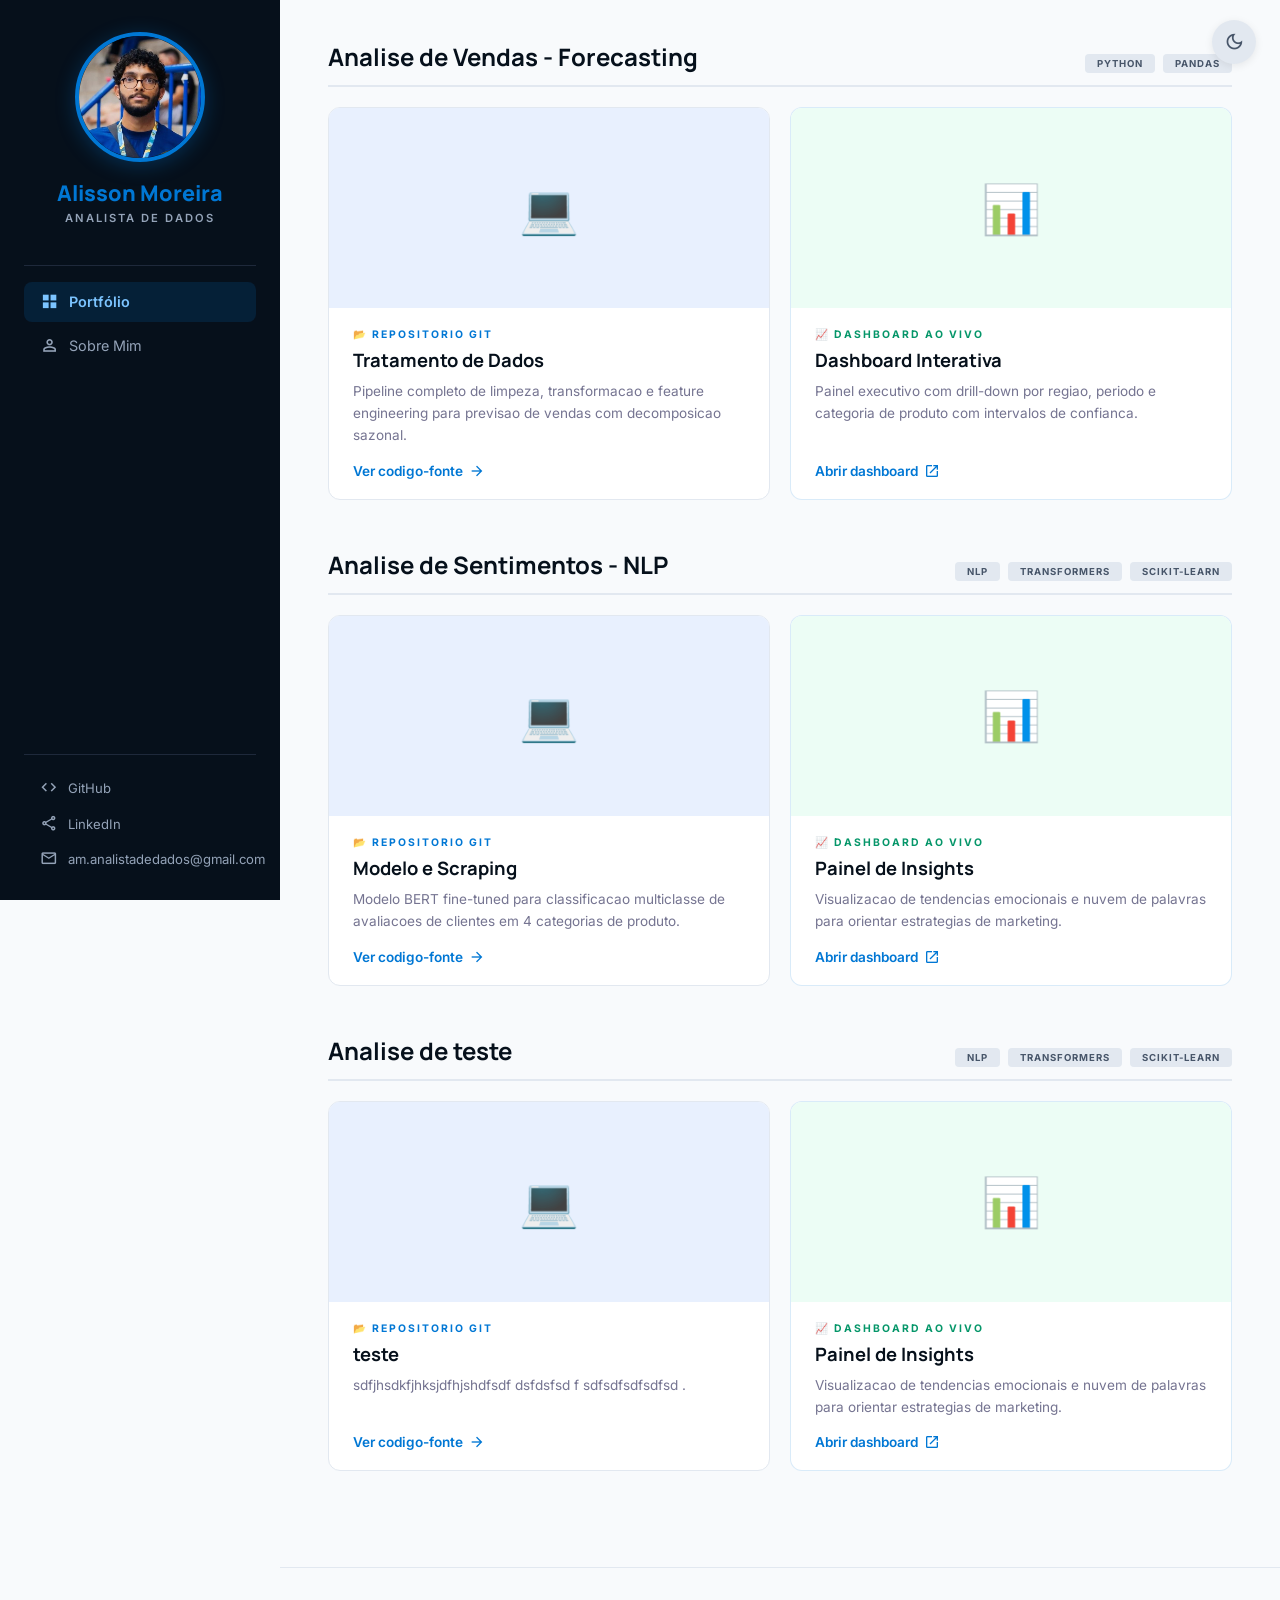
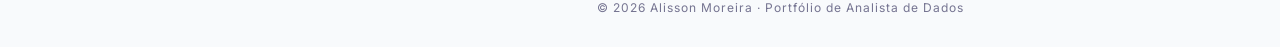
==== index.html @ 2b0bb172 "first commit" ====
<!DOCTYPE html>
<html class="light" lang="pt-BR">
<head>
    <meta charset="utf-8"/>
    <meta name="viewport" content="width=device-width, initial-scale=1.0"/>
    <title>Portfólio | Alisson Moreira - Analista de Dados</title>
    <link href="https://fonts.googleapis.com/css2?family=Manrope:wght@400;600;700;800&family=Inter:wght@300;400;500;600&display=swap" rel="stylesheet"/>
    <link href="https://fonts.googleapis.com/css2?family=Material+Symbols+Outlined:wght,FILL@100..700,0..1&display=swap" rel="stylesheet"/>
    <style>
        /* ========== RESET & BASE ========== */
        *, *::before, *::after { margin: 0; padding: 0; box-sizing: border-box; }
        html { scroll-behavior: smooth; }

        body {
            font-family: 'Inter', sans-serif;
            color: #2a3439;
            background-color: #F8FAFC;
            transition: background-color 0.4s, color 0.4s;
        }
        .dark body { background-color: #06101b; color: #e2e8f0; }

        .material-symbols-outlined {
            font-variation-settings: 'FILL' 0, 'wght' 400, 'GRAD' 0, 'opsz' 24;
        }

        /* ========== SIDEBAR ========== */
        aside {
            height: 100vh;
            width: 280px;
            position: fixed;
            left: 0; top: 0;
            background: #06101b;
            display: flex;
            flex-direction: column;
            padding: 2rem 1.5rem 1.5rem;
            z-index: 40;
            overflow-y: auto;
            transition: transform 0.3s;
        }

        /* -- Perfil -- */
        .sidebar-profile {
            display: flex;
            flex-direction: column;
            align-items: center;
            text-align: center;
            margin-bottom: 1.5rem;
        }
        .sidebar-photo {
            width: 130px; height: 130px;
            border-radius: 50%;
            object-fit: cover;
            border: 4px solid #0077D4;
            box-shadow: 0 4px 20px rgba(0,119,212,0.3);
            margin-bottom: 1rem;
        }
        .sidebar-name {
            font-family: 'Manrope', sans-serif;
            font-size: 1.35rem;
            font-weight: 800;
            color: #0077D4;
        }
        .sidebar-role {
            font-size: 0.7rem;
            font-weight: 600;
            color: #94a3b8;
            text-transform: uppercase;
            letter-spacing: 2px;
            margin-top: 0.25rem;
        }

        /* -- Sidebar nav -- */
        aside hr {
            border: none;
            border-top: 1px solid #1e293b;
            margin: 1rem 0;
        }
        .sidebar-nav { display: flex; flex-direction: column; gap: 4px; flex: 1; }
        .sidebar-nav a {
            color: #94a3b8;
            text-decoration: none;
            padding: 0.65rem 1rem;
            border-radius: 8px;
            display: flex;
            align-items: center;
            gap: 10px;
            font-size: 0.9rem;
            transition: all 0.2s;
        }
        .sidebar-nav a:hover { background: rgba(0,119,212,0.1); color: #e2e8f0; }
        .sidebar-nav a.active {
            background: rgba(0,119,212,0.15);
            color: #7cc4ff;
            font-weight: 600;
        }
        .sidebar-nav a .material-symbols-outlined { font-size: 1.2rem; }

        /* -- Sidebar bottom links -- */
        .sidebar-bottom {
            display: flex;
            flex-direction: column;
            gap: 2px;
            border-top: 1px solid #1e293b;
            padding-top: 1rem;
            margin-top: auto;
        }
        .sidebar-bottom a,
        .sidebar-bottom .copy-email-btn {
            color: #94a3b8;
            text-decoration: none;
            display: flex;
            align-items: center;
            gap: 10px;
            padding: 0.5rem 1rem;
            border-radius: 8px;
            font-size: 0.82rem;
            transition: all 0.2s;
            cursor: pointer;
            border: none;
            background: none;
            font-family: inherit;
            width: 100%;
            position: relative;
        }
        .sidebar-bottom a:hover,
        .sidebar-bottom .copy-email-btn:hover {
            color: #0077D4;
            background: rgba(0,119,212,0.08);
        }
        .sidebar-bottom .material-symbols-outlined { font-size: 1.1rem; }

        /* -- Copy badge -- */
        .copy-badge {
            position: absolute;
            top: -6px; right: 8px;
            background: #059669;
            color: #fff;
            font-size: 0.6rem;
            font-weight: 700;
            padding: 2px 8px;
            border-radius: 20px;
            opacity: 0;
            transform: translateY(4px);
            transition: all 0.3s;
            pointer-events: none;
        }
        .copy-badge.show {
            opacity: 1;
            transform: translateY(0);
        }

        /* ========== MAIN CONTENT ========== */
        main {
            margin-left: 280px;
            padding: 2.5rem 3rem 3rem;
            min-height: 100vh;
            transition: background-color 0.4s;
        }

        /* ========== PROJECT SECTION ========== */
        .project { margin-bottom: 3rem; }
        .project-header {
            display: flex;
            justify-content: space-between;
            align-items: flex-end;
            border-bottom: 2px solid #e2e8f0;
            padding-bottom: 0.75rem;
            margin-bottom: 1.25rem;
        }
        .dark .project-header { border-color: #1e293b; }

        .project-title {
            font-family: 'Manrope', sans-serif;
            font-size: 1.5rem;
            font-weight: 700;
            color: #06101b;
        }
        .dark .project-title { color: #f1f5f9; }

        .project-tags { display: flex; gap: 0.5rem; }
        .tag {
            background: #e2e8f0;
            color: #475569;
            padding: 4px 12px;
            border-radius: 4px;
            font-size: 0.6rem;
            font-weight: 700;
            text-transform: uppercase;
            letter-spacing: 1px;
        }
        .dark .tag { background: #1e293b; color: #94a3b8; }

        /* ========== CARD GRID ========== */
        .card-grid {
            display: grid;
            grid-template-columns: 1fr 1fr;
            gap: 1.25rem;
            align-items: stretch;
        }

        .card-wrapper {
            text-decoration: none;
            color: inherit;
            display: flex;
        }
        .card-wrapper:hover { text-decoration: none; }

        .card {
            background: #fff;
            border-radius: 12px;
            overflow: hidden;
            border: 1px solid #e2e8f0;
            transition: all 0.3s;
            display: flex;
            flex-direction: column;
            flex: 1;
        }
        .card:hover {
            box-shadow: 0 8px 30px rgba(0,0,0,0.08);
            transform: translateY(-4px);
        }
        .dark .card {
            background: #0f1d32;
            border-color: #1e293b;
        }
        .dark .card:hover {
            box-shadow: 0 8px 30px rgba(0,119,212,0.1);
        }
        .card.dash-card { border-color: rgba(0,119,212,0.15); }
        .dark .card.dash-card { border-color: rgba(0,119,212,0.25); }

        .card-preview {
            width: 100%; height: 200px;
            display: flex; align-items: center; justify-content: center;
            font-size: 3rem;
        }

        .card-body {
            padding: 1.25rem 1.5rem;
            flex: 1;
            display: flex;
            flex-direction: column;
        }
        .card-label {
            font-size: 0.65rem;
            font-weight: 700;
            letter-spacing: 2px;
            text-transform: uppercase;
            margin-bottom: 0.4rem;
        }
        .card-label.repo { color: #0077D4; }
        .card-label.dash { color: #059669; }

        .card-name {
            font-family: 'Manrope', sans-serif;
            font-size: 1.15rem;
            font-weight: 700;
            color: #06101b;
            margin-bottom: 0.5rem;
        }
        .dark .card-name { color: #f1f5f9; }

        .card-desc {
            font-size: 0.85rem;
            color: #757491;
            line-height: 1.6;
            flex: 1;
        }
        .dark .card-desc { color: #94a3b8; }

        .card-action {
            display: inline-flex;
            align-items: center;
            gap: 6px;
            color: #0077D4;
            font-size: 0.85rem;
            font-weight: 600;
            margin-top: 1rem;
            text-decoration: none;
        }
        .card-action .material-symbols-outlined {
            font-size: 1rem;
            transition: transform 0.2s;
        }
        .card-wrapper:hover .card-action .material-symbols-outlined {
            transform: translateX(4px);
        }

        /* ========== FOOTER ========== */
        footer {
            margin-left: 280px;
            text-align: center;
            padding: 2rem 0;
            border-top: 1px solid #e2e8f0;
            color: #757491;
            font-size: 0.75rem;
            letter-spacing: 1px;
        }
        .dark footer { border-color: #1e293b; color: #64748b; }

        /* ========== THEME TOGGLE (top-right) ========== */
        .theme-toggle {
            position: fixed;
            top: 1.25rem; right: 1.5rem;
            z-index: 50;
            background: #e2e8f0;
            border: none;
            width: 44px; height: 44px;
            border-radius: 50%;
            cursor: pointer;
            display: flex;
            align-items: center;
            justify-content: center;
            transition: background 0.3s;
            box-shadow: 0 2px 8px rgba(0,0,0,0.08);
        }
        .dark .theme-toggle { background: #1e293b; }
        .theme-toggle .material-symbols-outlined { color: #475569; font-size: 1.3rem; }
        .dark .theme-toggle .material-symbols-outlined { color: #94a3b8; }

        .theme-toggle .icon-light { display: none; }
        .dark .theme-toggle .icon-dark { display: none; }
        .dark .theme-toggle .icon-light { display: block; }

        /* ========== MOBILE HAMBURGER ========== */
        .hamburger {
            display: none;
            position: fixed;
            top: 1.25rem; left: 1rem;
            z-index: 60;
            background: #0077D4;
            border: none;
            width: 44px; height: 44px;
            border-radius: 10px;
            cursor: pointer;
            align-items: center;
            justify-content: center;
            box-shadow: 0 2px 8px rgba(0,0,0,0.15);
        }
        .hamburger .material-symbols-outlined { color: #fff; font-size: 1.5rem; }

        .sidebar-overlay {
            display: none;
            position: fixed;
            inset: 0;
            background: rgba(0,0,0,0.5);
            z-index: 35;
        }

        /* ========== RESPONSIVE ========== */
        @media (max-width: 900px) {
            .card-grid { grid-template-columns: 1fr; }
        }
        @media (max-width: 768px) {
            aside { transform: translateX(-100%); }
            aside.open { transform: translateX(0); }
            .sidebar-overlay.open { display: block; }
            .hamburger { display: flex; }
            main { margin-left: 0; padding: 4.5rem 1.25rem 2rem; }
            footer { margin-left: 0; }
        }
    </style>
</head>
<body>
    <!-- Theme Toggle -->
    <button class="theme-toggle" id="theme-toggle" aria-label="Alternar tema">
        <span class="material-symbols-outlined icon-dark">dark_mode</span>
        <span class="material-symbols-outlined icon-light">light_mode</span>
    </button>

    <!-- Mobile Hamburger -->
    <button class="hamburger" id="hamburger">
        <span class="material-symbols-outlined">menu</span>
    </button>
    <div class="sidebar-overlay" id="sidebar-overlay"></div>

    <!-- Sidebar -->
    <aside id="sidebar">
        <div class="sidebar-profile">
            <img class="sidebar-photo" src="alisson.jpeg" alt="Alisson Moreira"/>
            <h1 class="sidebar-name">Alisson Moreira</h1>
            <p class="sidebar-role">Analista de Dados</p>
        </div>

        <hr/>

        <nav class="sidebar-nav">
            <a href="index.html" class="active">
                <span class="material-symbols-outlined" style="font-variation-settings:'FILL' 1;">grid_view</span>
                Portfólio
            </a>
            <a href="sobre.html">
                <span class="material-symbols-outlined">person</span>
                Sobre Mim
            </a>
        </nav>

        <div class="sidebar-bottom">
            <a href="https://github.com/alisson002" target="_blank">
                <span class="material-symbols-outlined">code</span>
                GitHub
            </a>
            <a href="https://linkedin.com/in/seu-perfil" target="_blank">
                <span class="material-symbols-outlined">share</span>
                LinkedIn
            </a>
            <button class="copy-email-btn" id="copy-email" type="button">
                <span class="material-symbols-outlined">mail</span>
                am.analistadedados@gmail.com
                <span class="copy-badge" id="copy-badge">Copiado!</span>
            </button>
        </div>
    </aside>

    <!-- Main Content -->
    <main>
        <!-- ===== Projeto 1 ===== -->
        <div class="project">
            <div class="project-header">
                <h3 class="project-title">Analise de Vendas - Forecasting</h3>
                <div class="project-tags">
                    <span class="tag">Python</span>
                    <span class="tag">Pandas</span>
                </div>
            </div>
            <div class="card-grid">
                <a class="card-wrapper" href="https://github.com/seu-usuario/projeto-vendas" target="_blank">
                    <div class="card">
                        <div class="card-preview" style="background:#e8f0fe;">💻</div>
                        <div class="card-body">
                            <div class="card-label repo">📂 Repositorio Git</div>
                            <div class="card-name">Tratamento de Dados</div>
                            <p class="card-desc">Pipeline completo de limpeza, transformacao e feature engineering para previsao de vendas com decomposicao sazonal.</p>
                            <span class="card-action">Ver codigo-fonte <span class="material-symbols-outlined">arrow_forward</span></span>
                        </div>
                    </div>
                </a>
                <a class="card-wrapper" href="https://seu-app.streamlit.app" target="_blank">
                    <div class="card dash-card">
                        <div class="card-preview" style="background:#ecfdf5;">📊</div>
                        <div class="card-body">
                            <div class="card-label dash">📈 Dashboard ao Vivo</div>
                            <div class="card-name">Dashboard Interativa</div>
                            <p class="card-desc">Painel executivo com drill-down por regiao, periodo e categoria de produto com intervalos de confianca.</p>
                            <span class="card-action">Abrir dashboard <span class="material-symbols-outlined">open_in_new</span></span>
                        </div>
                    </div>
                </a>
            </div>
        </div>

        <!-- ===== Projeto 2 ===== -->
        <div class="project">
            <div class="project-header">
                <h3 class="project-title">Analise de Sentimentos - NLP</h3>
                <div class="project-tags">
                    <span class="tag">NLP</span>
                    <span class="tag">Transformers</span>
                    <span class="tag">Scikit-learn</span>
                </div>
            </div>
            <div class="card-grid">
                <a class="card-wrapper" href="https://github.com/seu-usuario/projeto-sentimentos" target="_blank">
                    <div class="card">
                        <div class="card-preview" style="background:#e8f0fe;">💻</div>
                        <div class="card-body">
                            <div class="card-label repo">📂 Repositorio Git</div>
                            <div class="card-name">Modelo e Scraping</div>
                            <p class="card-desc">Modelo BERT fine-tuned para classificacao multiclasse de avaliacoes de clientes em 4 categorias de produto.</p>
                            <span class="card-action">Ver codigo-fonte <span class="material-symbols-outlined">arrow_forward</span></span>
                        </div>
                    </div>
                </a>
                <a class="card-wrapper" href="https://seu-app-sentimentos.streamlit.app" target="_blank">
                    <div class="card dash-card">
                        <div class="card-preview" style="background:#ecfdf5;">📊</div>
                        <div class="card-body">
                            <div class="card-label dash">📈 Dashboard ao Vivo</div>
                            <div class="card-name">Painel de Insights</div>
                            <p class="card-desc">Visualizacao de tendencias emocionais e nuvem de palavras para orientar estrategias de marketing.</p>
                            <span class="card-action">Abrir dashboard <span class="material-symbols-outlined">open_in_new</span></span>
                        </div>
                    </div>
                </a>
            </div>
        </div>

        <!-- ===== Projeto 3 ===== -->
        <div class="project">
            <div class="project-header">
                <h3 class="project-title">Analise de teste</h3>
                <div class="project-tags">
                    <span class="tag">NLP</span>
                    <span class="tag">Transformers</span>
                    <span class="tag">Scikit-learn</span>
                </div>
            </div>
            <div class="card-grid">
                <a class="card-wrapper" href="https://github.com/seu-usuario/projeto-sentimentos" target="_blank">
                    <div class="card">
                        <div class="card-preview" style="background:#e8f0fe;">💻</div>
                        <div class="card-body">
                            <div class="card-label repo">📂 Repositorio Git</div>
                            <div class="card-name">teste</div>
                            <p class="card-desc">sdfjhsdkfjhksjdfhjshdfsdf dsfdsfsd f sdfsdfsdfsdfsd .</p>
                            <span class="card-action">Ver codigo-fonte <span class="material-symbols-outlined">arrow_forward</span></span>
                        </div>
                    </div>
                </a>
                <a class="card-wrapper" href="https://seu-app-sentimentos.streamlit.app" target="_blank">
                    <div class="card dash-card">
                        <div class="card-preview" style="background:#ecfdf5;">📊</div>
                        <div class="card-body">
                            <div class="card-label dash">📈 Dashboard ao Vivo</div>
                            <div class="card-name">Painel de Insights</div>
                            <p class="card-desc">Visualizacao de tendencias emocionais e nuvem de palavras para orientar estrategias de marketing.</p>
                            <span class="card-action">Abrir dashboard <span class="material-symbols-outlined">open_in_new</span></span>
                        </div>
                    </div>
                </a>
            </div>
        </div>
    </main>

    <!-- Footer -->
    <footer>
        &copy; 2026 Alisson Moreira &middot; Portfólio de Analista de Dados
    </footer>

    <script>
        /* ===== TEMA CLARO / ESCURO ===== */
        const html = document.documentElement;
        const toggle = document.getElementById('theme-toggle');

        if (localStorage.getItem('theme') === 'dark') {
            html.classList.replace('light', 'dark');
        }

        toggle.addEventListener('click', () => {
            html.classList.toggle('dark');
            html.classList.toggle('light');
            localStorage.setItem('theme', html.classList.contains('dark') ? 'dark' : 'light');
        });

        /* ===== COPIAR E-MAIL ===== */
        document.getElementById('copy-email').addEventListener('click', () => {
            const email = 'am.analistadedados@gmail.com';
            navigator.clipboard.writeText(email).catch(() => {
                const ta = document.createElement('textarea');
                ta.value = email;
                ta.style.position = 'fixed';
                ta.style.left = '-9999px';
                document.body.appendChild(ta);
                ta.select();
                document.execCommand('copy');
                document.body.removeChild(ta);
            });
            const badge = document.getElementById('copy-badge');
            badge.classList.add('show');
            setTimeout(() => badge.classList.remove('show'), 2000);
        });

        /* ===== MOBILE SIDEBAR ===== */
        const hamburger = document.getElementById('hamburger');
        const sidebar = document.getElementById('sidebar');
        const overlay = document.getElementById('sidebar-overlay');

        hamburger.addEventListener('click', () => {
            sidebar.classList.toggle('open');
            overlay.classList.toggle('open');
        });
        overlay.addEventListener('click', () => {
            sidebar.classList.remove('open');
            overlay.classList.remove('open');
        });
    </script>
</body>
</html>
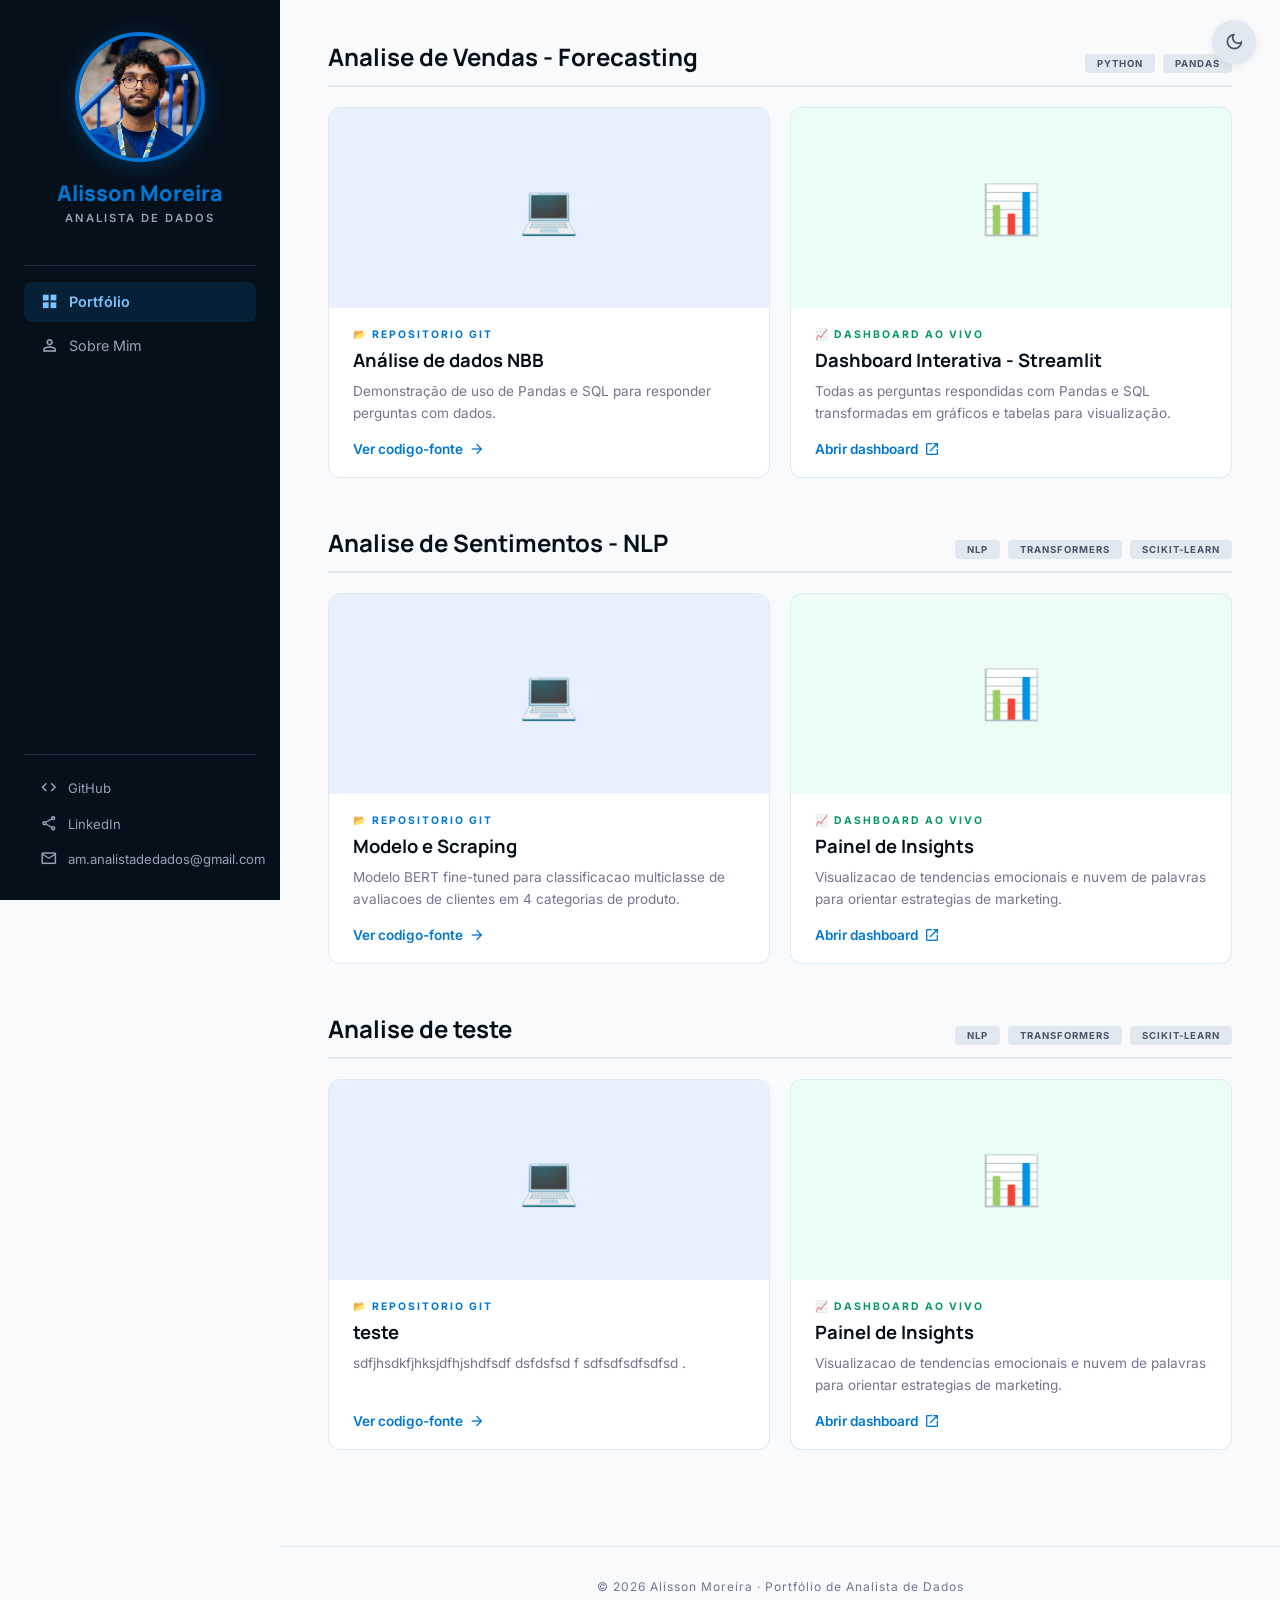
==== commit 6f87e436: "att links nbb" ====
--- a/index.html
+++ b/index.html
@@ -424,24 +424,24 @@
                 </div>
             </div>
             <div class="card-grid">
-                <a class="card-wrapper" href="https://github.com/seu-usuario/projeto-vendas" target="_blank">
+                <a class="card-wrapper" href="https://github.com/alisson002/analise_NBB" target="_blank">
                     <div class="card">
                         <div class="card-preview" style="background:#e8f0fe;">💻</div>
                         <div class="card-body">
                             <div class="card-label repo">📂 Repositorio Git</div>
-                            <div class="card-name">Tratamento de Dados</div>
-                            <p class="card-desc">Pipeline completo de limpeza, transformacao e feature engineering para previsao de vendas com decomposicao sazonal.</p>
+                            <div class="card-name">Análise de dados NBB</div>
+                            <p class="card-desc">Demonstração de uso de Pandas e SQL para responder perguntas com dados.</p>
                             <span class="card-action">Ver codigo-fonte <span class="material-symbols-outlined">arrow_forward</span></span>
                         </div>
                     </div>
                 </a>
-                <a class="card-wrapper" href="https://seu-app.streamlit.app" target="_blank">
+                <a class="card-wrapper" href="https://dados-dash-nbb.streamlit.app" target="_blank">
                     <div class="card dash-card">
                         <div class="card-preview" style="background:#ecfdf5;">📊</div>
                         <div class="card-body">
                             <div class="card-label dash">📈 Dashboard ao Vivo</div>
-                            <div class="card-name">Dashboard Interativa</div>
-                            <p class="card-desc">Painel executivo com drill-down por regiao, periodo e categoria de produto com intervalos de confianca.</p>
+                            <div class="card-name">Dashboard Interativa - Streamlit</div>
+                            <p class="card-desc">Todas as perguntas respondidas com Pandas e SQL transformadas em gráficos e tabelas para visualização.</p>
                             <span class="card-action">Abrir dashboard <span class="material-symbols-outlined">open_in_new</span></span>
                         </div>
                     </div>
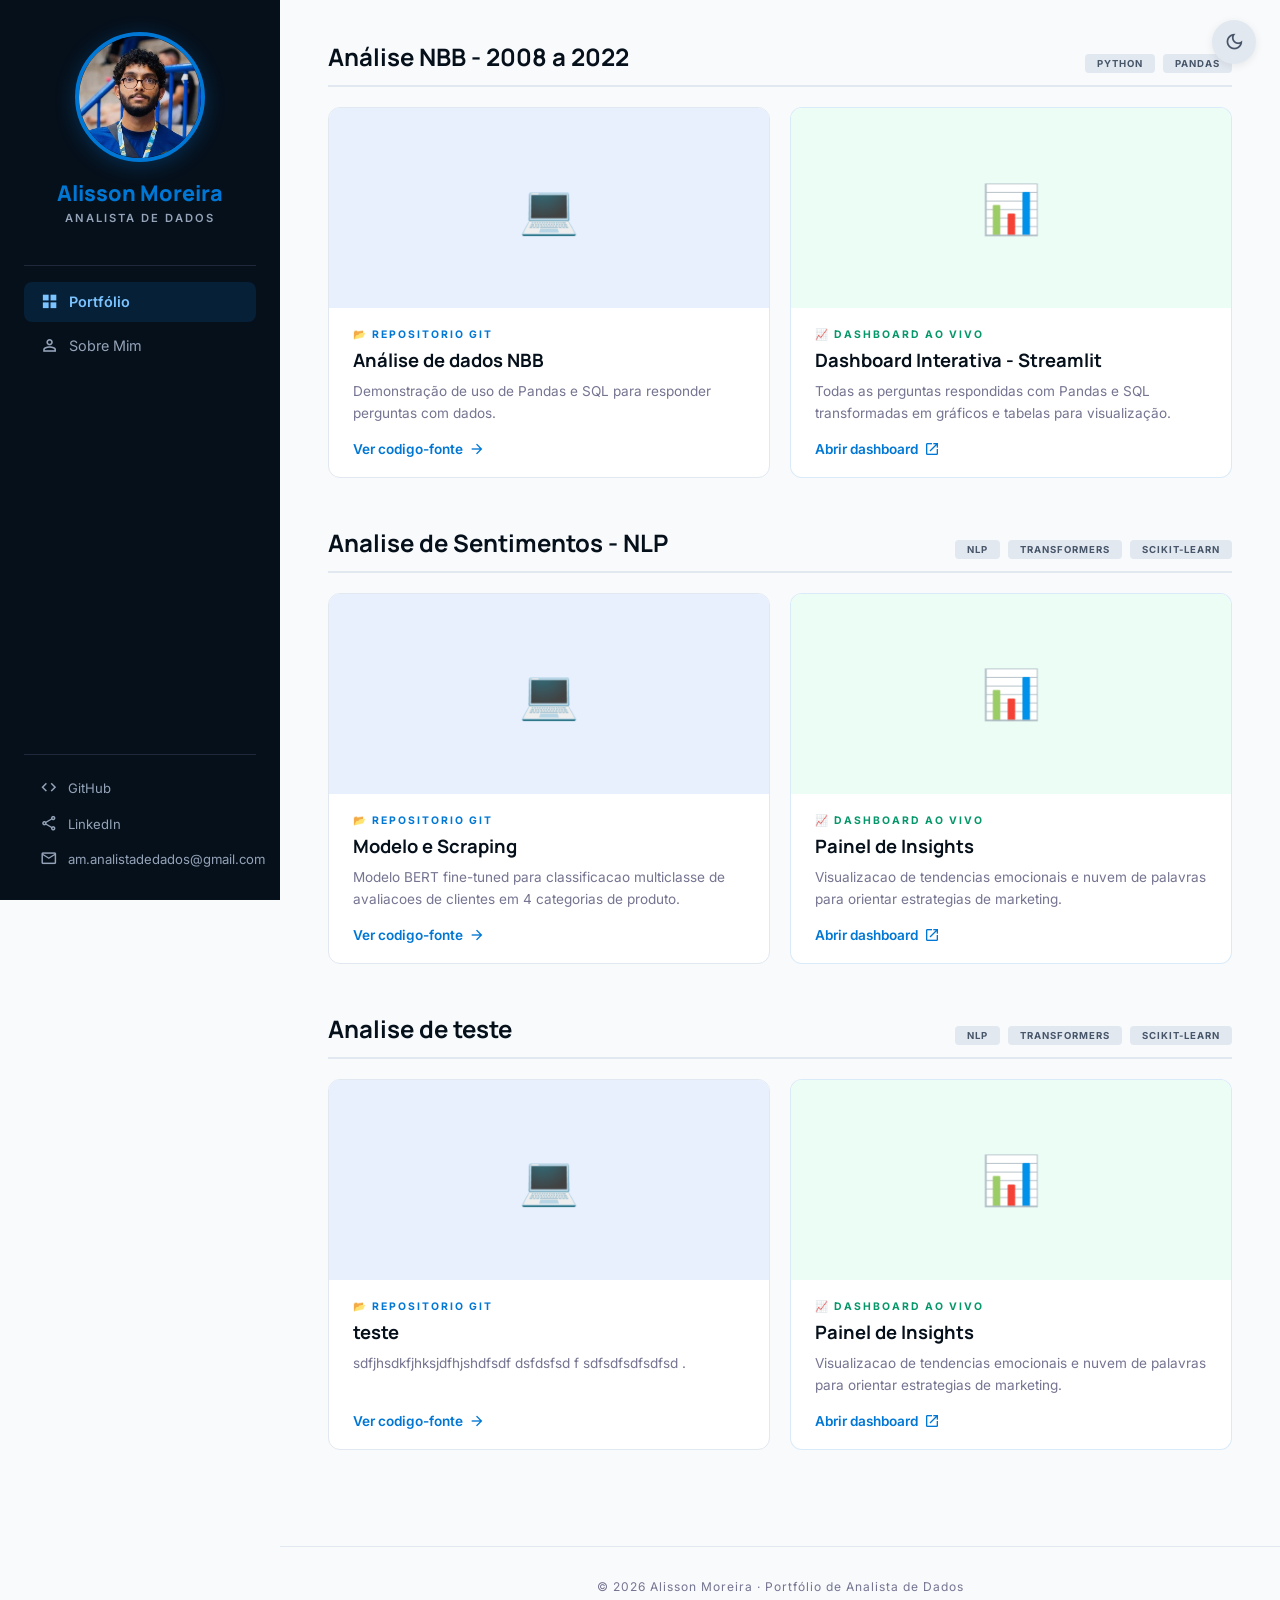
==== commit 82070a57: "att titulo 1 projeto" ====
--- a/index.html
+++ b/index.html
@@ -417,7 +417,7 @@
         <!-- ===== Projeto 1 ===== -->
         <div class="project">
             <div class="project-header">
-                <h3 class="project-title">Analise de Vendas - Forecasting</h3>
+                <h3 class="project-title">Análise NBB - 2008 a 2022</h3>
                 <div class="project-tags">
                     <span class="tag">Python</span>
                     <span class="tag">Pandas</span>
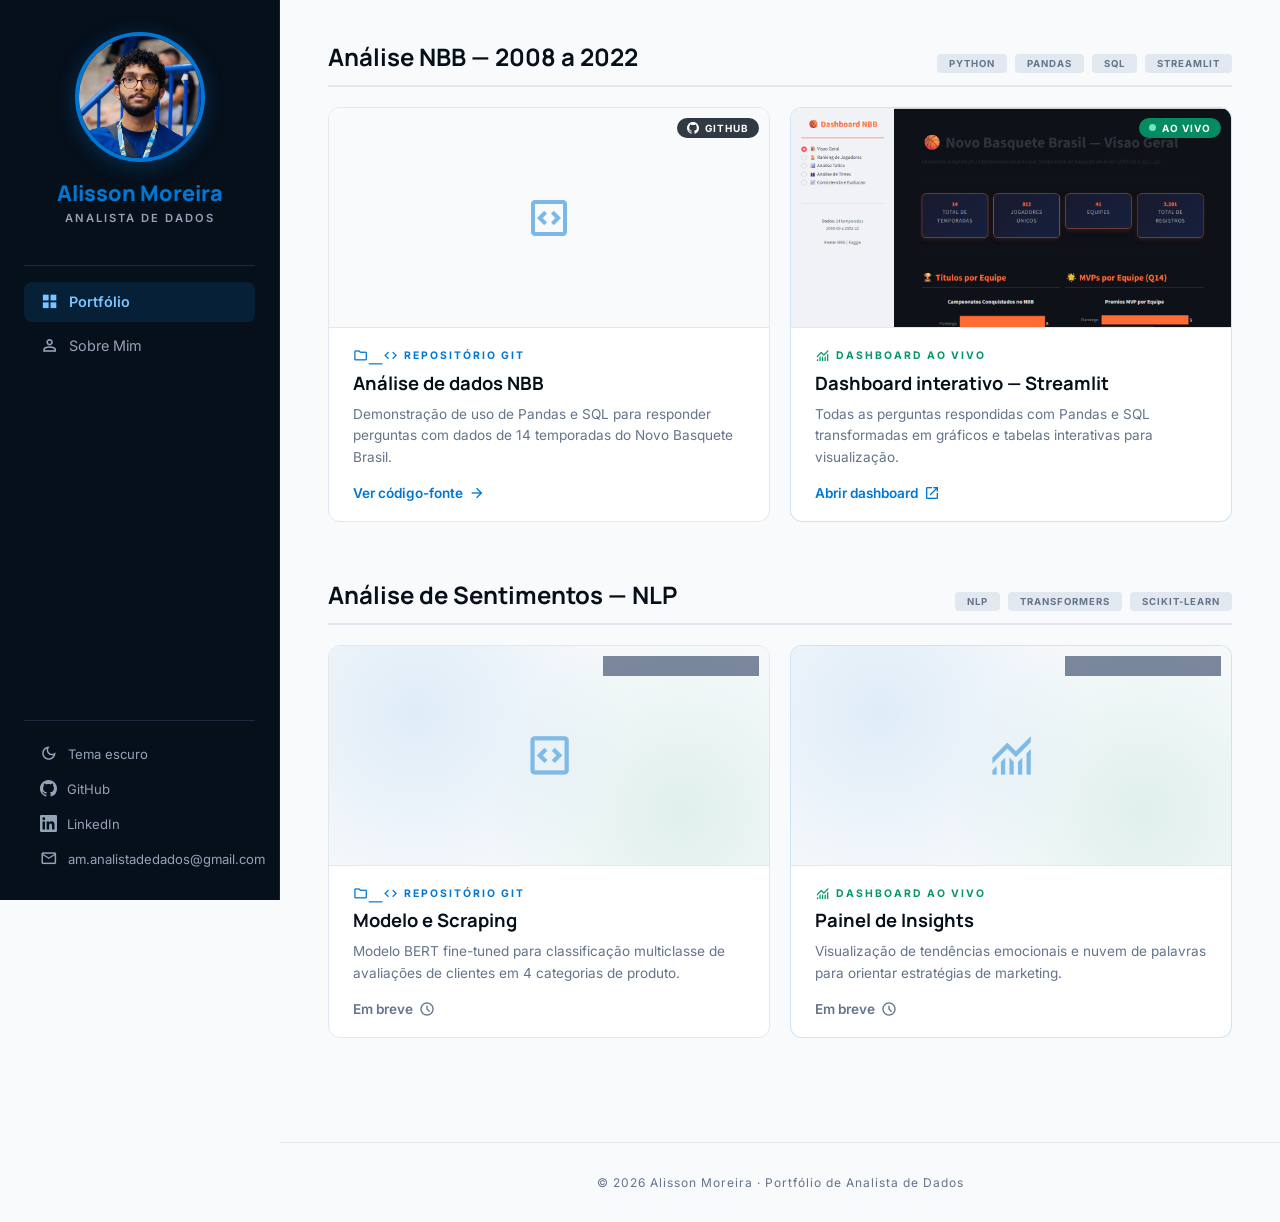
==== commit 3f6a4912: "att" ====
--- a/index.html
+++ b/index.html
@@ -4,455 +4,137 @@
     <meta charset="utf-8"/>
     <meta name="viewport" content="width=device-width, initial-scale=1.0"/>
     <title>Portfólio | Alisson Moreira - Analista de Dados</title>
+    <meta name="description" content="Portfólio de Alisson Moreira, analista de dados: projetos em Python, Pandas e SQL com dashboards interativos em Streamlit."/>
+    <meta property="og:title" content="Alisson Moreira — Analista de Dados"/>
+    <meta property="og:description" content="Projetos de análise de dados com Python, Pandas, SQL e dashboards interativos."/>
+    <meta property="og:image" content="https://alisson002.github.io/portifolio/alisson.jpeg"/>
+    <meta property="og:url" content="https://alisson002.github.io/portifolio/"/>
+    <meta property="og:type" content="website"/>
+    <link rel="icon" href="data:image/svg+xml,<svg xmlns=%22http://www.w3.org/2000/svg%22 viewBox=%220 0 100 100%22><text y=%22.9em%22 font-size=%2290%22>📊</text></svg>"/>
+    <script>
+        // Aplica o tema salvo antes da primeira pintura (evita "flash")
+        try {
+            if (localStorage.getItem('theme') === 'dark') {
+                document.documentElement.classList.replace('light', 'dark');
+            }
+        } catch (e) { /* localStorage indisponível (modo privado etc.) */ }
+    </script>
+    <link rel="preconnect" href="https://fonts.googleapis.com"/>
+    <link rel="preconnect" href="https://fonts.gstatic.com" crossorigin/>
     <link href="https://fonts.googleapis.com/css2?family=Manrope:wght@400;600;700;800&family=Inter:wght@300;400;500;600&display=swap" rel="stylesheet"/>
     <link href="https://fonts.googleapis.com/css2?family=Material+Symbols+Outlined:wght,FILL@100..700,0..1&display=swap" rel="stylesheet"/>
-    <style>
-        /* ========== RESET & BASE ========== */
-        *, *::before, *::after { margin: 0; padding: 0; box-sizing: border-box; }
-        html { scroll-behavior: smooth; }
-
-        body {
-            font-family: 'Inter', sans-serif;
-            color: #2a3439;
-            background-color: #F8FAFC;
-            transition: background-color 0.4s, color 0.4s;
-        }
-        .dark body { background-color: #06101b; color: #e2e8f0; }
-
-        .material-symbols-outlined {
-            font-variation-settings: 'FILL' 0, 'wght' 400, 'GRAD' 0, 'opsz' 24;
-        }
-
-        /* ========== SIDEBAR ========== */
-        aside {
-            height: 100vh;
-            width: 280px;
-            position: fixed;
-            left: 0; top: 0;
-            background: #06101b;
-            display: flex;
-            flex-direction: column;
-            padding: 2rem 1.5rem 1.5rem;
-            z-index: 40;
-            overflow-y: auto;
-            transition: transform 0.3s;
-        }
-
-        /* -- Perfil -- */
-        .sidebar-profile {
-            display: flex;
-            flex-direction: column;
-            align-items: center;
-            text-align: center;
-            margin-bottom: 1.5rem;
-        }
-        .sidebar-photo {
-            width: 130px; height: 130px;
-            border-radius: 50%;
-            object-fit: cover;
-            border: 4px solid #0077D4;
-            box-shadow: 0 4px 20px rgba(0,119,212,0.3);
-            margin-bottom: 1rem;
-        }
-        .sidebar-name {
-            font-family: 'Manrope', sans-serif;
-            font-size: 1.35rem;
-            font-weight: 800;
-            color: #0077D4;
-        }
-        .sidebar-role {
-            font-size: 0.7rem;
-            font-weight: 600;
-            color: #94a3b8;
-            text-transform: uppercase;
-            letter-spacing: 2px;
-            margin-top: 0.25rem;
-        }
-
-        /* -- Sidebar nav -- */
-        aside hr {
-            border: none;
-            border-top: 1px solid #1e293b;
-            margin: 1rem 0;
-        }
-        .sidebar-nav { display: flex; flex-direction: column; gap: 4px; flex: 1; }
-        .sidebar-nav a {
-            color: #94a3b8;
-            text-decoration: none;
-            padding: 0.65rem 1rem;
-            border-radius: 8px;
-            display: flex;
-            align-items: center;
-            gap: 10px;
-            font-size: 0.9rem;
-            transition: all 0.2s;
-        }
-        .sidebar-nav a:hover { background: rgba(0,119,212,0.1); color: #e2e8f0; }
-        .sidebar-nav a.active {
-            background: rgba(0,119,212,0.15);
-            color: #7cc4ff;
-            font-weight: 600;
-        }
-        .sidebar-nav a .material-symbols-outlined { font-size: 1.2rem; }
-
-        /* -- Sidebar bottom links -- */
-        .sidebar-bottom {
-            display: flex;
-            flex-direction: column;
-            gap: 2px;
-            border-top: 1px solid #1e293b;
-            padding-top: 1rem;
-            margin-top: auto;
-        }
-        .sidebar-bottom a,
-        .sidebar-bottom .copy-email-btn {
-            color: #94a3b8;
-            text-decoration: none;
-            display: flex;
-            align-items: center;
-            gap: 10px;
-            padding: 0.5rem 1rem;
-            border-radius: 8px;
-            font-size: 0.82rem;
-            transition: all 0.2s;
-            cursor: pointer;
-            border: none;
-            background: none;
-            font-family: inherit;
-            width: 100%;
-            position: relative;
-        }
-        .sidebar-bottom a:hover,
-        .sidebar-bottom .copy-email-btn:hover {
-            color: #0077D4;
-            background: rgba(0,119,212,0.08);
-        }
-        .sidebar-bottom .material-symbols-outlined { font-size: 1.1rem; }
-
-        /* -- Copy badge -- */
-        .copy-badge {
-            position: absolute;
-            top: -6px; right: 8px;
-            background: #059669;
-            color: #fff;
-            font-size: 0.6rem;
-            font-weight: 700;
-            padding: 2px 8px;
-            border-radius: 20px;
-            opacity: 0;
-            transform: translateY(4px);
-            transition: all 0.3s;
-            pointer-events: none;
-        }
-        .copy-badge.show {
-            opacity: 1;
-            transform: translateY(0);
-        }
-
-        /* ========== MAIN CONTENT ========== */
-        main {
-            margin-left: 280px;
-            padding: 2.5rem 3rem 3rem;
-            min-height: 100vh;
-            transition: background-color 0.4s;
-        }
-
-        /* ========== PROJECT SECTION ========== */
-        .project { margin-bottom: 3rem; }
-        .project-header {
-            display: flex;
-            justify-content: space-between;
-            align-items: flex-end;
-            border-bottom: 2px solid #e2e8f0;
-            padding-bottom: 0.75rem;
-            margin-bottom: 1.25rem;
-        }
-        .dark .project-header { border-color: #1e293b; }
-
-        .project-title {
-            font-family: 'Manrope', sans-serif;
-            font-size: 1.5rem;
-            font-weight: 700;
-            color: #06101b;
-        }
-        .dark .project-title { color: #f1f5f9; }
-
-        .project-tags { display: flex; gap: 0.5rem; }
-        .tag {
-            background: #e2e8f0;
-            color: #475569;
-            padding: 4px 12px;
-            border-radius: 4px;
-            font-size: 0.6rem;
-            font-weight: 700;
-            text-transform: uppercase;
-            letter-spacing: 1px;
-        }
-        .dark .tag { background: #1e293b; color: #94a3b8; }
-
-        /* ========== CARD GRID ========== */
-        .card-grid {
-            display: grid;
-            grid-template-columns: 1fr 1fr;
-            gap: 1.25rem;
-            align-items: stretch;
-        }
-
-        .card-wrapper {
-            text-decoration: none;
-            color: inherit;
-            display: flex;
-        }
-        .card-wrapper:hover { text-decoration: none; }
-
-        .card {
-            background: #fff;
-            border-radius: 12px;
-            overflow: hidden;
-            border: 1px solid #e2e8f0;
-            transition: all 0.3s;
-            display: flex;
-            flex-direction: column;
-            flex: 1;
-        }
-        .card:hover {
-            box-shadow: 0 8px 30px rgba(0,0,0,0.08);
-            transform: translateY(-4px);
-        }
-        .dark .card {
-            background: #0f1d32;
-            border-color: #1e293b;
-        }
-        .dark .card:hover {
-            box-shadow: 0 8px 30px rgba(0,119,212,0.1);
-        }
-        .card.dash-card { border-color: rgba(0,119,212,0.15); }
-        .dark .card.dash-card { border-color: rgba(0,119,212,0.25); }
-
-        .card-preview {
-            width: 100%; height: 200px;
-            display: flex; align-items: center; justify-content: center;
-            font-size: 3rem;
-        }
-
-        .card-body {
-            padding: 1.25rem 1.5rem;
-            flex: 1;
-            display: flex;
-            flex-direction: column;
-        }
-        .card-label {
-            font-size: 0.65rem;
-            font-weight: 700;
-            letter-spacing: 2px;
-            text-transform: uppercase;
-            margin-bottom: 0.4rem;
-        }
-        .card-label.repo { color: #0077D4; }
-        .card-label.dash { color: #059669; }
-
-        .card-name {
-            font-family: 'Manrope', sans-serif;
-            font-size: 1.15rem;
-            font-weight: 700;
-            color: #06101b;
-            margin-bottom: 0.5rem;
-        }
-        .dark .card-name { color: #f1f5f9; }
-
-        .card-desc {
-            font-size: 0.85rem;
-            color: #757491;
-            line-height: 1.6;
-            flex: 1;
-        }
-        .dark .card-desc { color: #94a3b8; }
-
-        .card-action {
-            display: inline-flex;
-            align-items: center;
-            gap: 6px;
-            color: #0077D4;
-            font-size: 0.85rem;
-            font-weight: 600;
-            margin-top: 1rem;
-            text-decoration: none;
-        }
-        .card-action .material-symbols-outlined {
-            font-size: 1rem;
-            transition: transform 0.2s;
-        }
-        .card-wrapper:hover .card-action .material-symbols-outlined {
-            transform: translateX(4px);
-        }
-
-        /* ========== FOOTER ========== */
-        footer {
-            margin-left: 280px;
-            text-align: center;
-            padding: 2rem 0;
-            border-top: 1px solid #e2e8f0;
-            color: #757491;
-            font-size: 0.75rem;
-            letter-spacing: 1px;
-        }
-        .dark footer { border-color: #1e293b; color: #64748b; }
-
-        /* ========== THEME TOGGLE (top-right) ========== */
-        .theme-toggle {
-            position: fixed;
-            top: 1.25rem; right: 1.5rem;
-            z-index: 50;
-            background: #e2e8f0;
-            border: none;
-            width: 44px; height: 44px;
-            border-radius: 50%;
-            cursor: pointer;
-            display: flex;
-            align-items: center;
-            justify-content: center;
-            transition: background 0.3s;
-            box-shadow: 0 2px 8px rgba(0,0,0,0.08);
-        }
-        .dark .theme-toggle { background: #1e293b; }
-        .theme-toggle .material-symbols-outlined { color: #475569; font-size: 1.3rem; }
-        .dark .theme-toggle .material-symbols-outlined { color: #94a3b8; }
-
-        .theme-toggle .icon-light { display: none; }
-        .dark .theme-toggle .icon-dark { display: none; }
-        .dark .theme-toggle .icon-light { display: block; }
-
-        /* ========== MOBILE HAMBURGER ========== */
-        .hamburger {
-            display: none;
-            position: fixed;
-            top: 1.25rem; left: 1rem;
-            z-index: 60;
-            background: #0077D4;
-            border: none;
-            width: 44px; height: 44px;
-            border-radius: 10px;
-            cursor: pointer;
-            align-items: center;
-            justify-content: center;
-            box-shadow: 0 2px 8px rgba(0,0,0,0.15);
-        }
-        .hamburger .material-symbols-outlined { color: #fff; font-size: 1.5rem; }
-
-        .sidebar-overlay {
-            display: none;
-            position: fixed;
-            inset: 0;
-            background: rgba(0,0,0,0.5);
-            z-index: 35;
-        }
-
-        /* ========== RESPONSIVE ========== */
-        @media (max-width: 900px) {
-            .card-grid { grid-template-columns: 1fr; }
-        }
-        @media (max-width: 768px) {
-            aside { transform: translateX(-100%); }
-            aside.open { transform: translateX(0); }
-            .sidebar-overlay.open { display: block; }
-            .hamburger { display: flex; }
-            main { margin-left: 0; padding: 4.5rem 1.25rem 2rem; }
-            footer { margin-left: 0; }
-        }
-    </style>
+    <link href="assets/style.css" rel="stylesheet"/>
 </head>
 <body>
-    <!-- Theme Toggle -->
-    <button class="theme-toggle" id="theme-toggle" aria-label="Alternar tema">
-        <span class="material-symbols-outlined icon-dark">dark_mode</span>
-        <span class="material-symbols-outlined icon-light">light_mode</span>
-    </button>
+    <a class="skip-link" href="#conteudo">Ir para o conteúdo</a>
 
-    <!-- Mobile Hamburger -->
-    <button class="hamburger" id="hamburger">
-        <span class="material-symbols-outlined">menu</span>
+    <!-- Menu mobile -->
+    <button class="hamburger" id="hamburger" aria-label="Abrir menu">
+        <span class="material-symbols-outlined" aria-hidden="true">menu</span>
     </button>
     <div class="sidebar-overlay" id="sidebar-overlay"></div>
 
     <!-- Sidebar -->
     <aside id="sidebar">
         <div class="sidebar-profile">
-            <img class="sidebar-photo" src="alisson.jpeg" alt="Alisson Moreira"/>
+            <img class="sidebar-photo" src="alisson.jpeg" alt="Foto de Alisson Moreira"/>
             <h1 class="sidebar-name">Alisson Moreira</h1>
             <p class="sidebar-role">Analista de Dados</p>
         </div>
 
         <hr/>
 
-        <nav class="sidebar-nav">
-            <a href="index.html" class="active">
-                <span class="material-symbols-outlined" style="font-variation-settings:'FILL' 1;">grid_view</span>
+        <nav class="sidebar-nav" aria-label="Navegação principal">
+            <a href="index.html" class="active" aria-current="page">
+                <span class="material-symbols-outlined" style="font-variation-settings:'FILL' 1;" aria-hidden="true">grid_view</span>
                 Portfólio
             </a>
             <a href="sobre.html">
-                <span class="material-symbols-outlined">person</span>
+                <span class="material-symbols-outlined" aria-hidden="true">person</span>
                 Sobre Mim
             </a>
         </nav>
 
         <div class="sidebar-bottom">
-            <a href="https://github.com/alisson002" target="_blank">
-                <span class="material-symbols-outlined">code</span>
+            <button class="theme-toggle" id="theme-toggle" type="button" aria-label="Alternar tema claro/escuro">
+                <span class="material-symbols-outlined icon-dark" aria-hidden="true">dark_mode</span>
+                <span class="material-symbols-outlined icon-light" aria-hidden="true">light_mode</span>
+                <span class="icon-dark">Tema escuro</span>
+                <span class="icon-light">Tema claro</span>
+            </button>
+            <a href="https://github.com/alisson002" target="_blank" rel="noopener">
+                <svg viewBox="0 0 16 16" aria-hidden="true"><path d="M8 0C3.58 0 0 3.58 0 8c0 3.54 2.29 6.53 5.47 7.59.4.07.55-.17.55-.38 0-.19-.01-.82-.01-1.49-2.01.37-2.53-.49-2.69-.94-.09-.23-.48-.94-.82-1.13-.28-.15-.68-.52-.01-.53.63-.01 1.08.58 1.23.82.72 1.21 1.87.87 2.33.66.07-.52.28-.87.51-1.07-1.78-.2-3.64-.89-3.64-3.95 0-.87.31-1.59.82-2.15-.08-.2-.36-1.02.08-2.12 0 0 .67-.21 2.2.82.64-.18 1.32-.27 2-.27.68 0 1.36.09 2 .27 1.53-1.04 2.2-.82 2.2-.82.44 1.1.16 1.92.08 2.12.51.56.82 1.27.82 2.15 0 3.07-1.87 3.75-3.65 3.95.29.25.54.73.54 1.48 0 1.07-.01 1.93-.01 2.2 0 .21.15.46.55.38A8.01 8.01 0 0 0 16 8c0-4.42-3.58-8-8-8z"/></svg>
                 GitHub
             </a>
-            <a href="https://linkedin.com/in/seu-perfil" target="_blank">
-                <span class="material-symbols-outlined">share</span>
+            <a href="https://linkedin.com/in/seu-perfil" target="_blank" rel="noopener">
+                <svg viewBox="0 0 24 24" aria-hidden="true"><path d="M20.45 20.45h-3.55v-5.57c0-1.33-.03-3.04-1.85-3.04-1.85 0-2.14 1.45-2.14 2.94v5.67H9.36V9h3.41v1.56h.05c.47-.9 1.63-1.85 3.36-1.85 3.6 0 4.27 2.37 4.27 5.45v6.29zM5.34 7.43a2.06 2.06 0 1 1 0-4.12 2.06 2.06 0 0 1 0 4.12zM7.12 20.45H3.56V9h3.56v11.45zM22.22 0H1.77C.79 0 0 .77 0 1.72v20.55C0 23.23.79 24 1.77 24h20.45c.98 0 1.78-.77 1.78-1.73V1.72C24 .77 23.2 0 22.22 0z"/></svg>
                 LinkedIn
             </a>
-            <button class="copy-email-btn" id="copy-email" type="button">
-                <span class="material-symbols-outlined">mail</span>
+            <button class="copy-email-btn" type="button" data-copy-email="am.analistadedados@gmail.com">
+                <span class="material-symbols-outlined" aria-hidden="true">mail</span>
                 am.analistadedados@gmail.com
-                <span class="copy-badge" id="copy-badge">Copiado!</span>
+                <span class="copy-badge">Copiado!</span>
             </button>
         </div>
     </aside>
 
-    <!-- Main Content -->
-    <main>
-        <!-- ===== Projeto 1 ===== -->
-        <div class="project">
+    <!-- Conteúdo -->
+    <main id="conteudo">
+        <!-- ===== Projeto 1: NBB ===== -->
+        <section class="project reveal">
             <div class="project-header">
-                <h3 class="project-title">Análise NBB - 2008 a 2022</h3>
+                <h3 class="project-title">Análise NBB — 2008 a 2022</h3>
                 <div class="project-tags">
                     <span class="tag">Python</span>
                     <span class="tag">Pandas</span>
+                    <span class="tag">SQL</span>
+                    <span class="tag">Streamlit</span>
                 </div>
             </div>
             <div class="card-grid">
-                <a class="card-wrapper" href="https://github.com/alisson002/analise_NBB" target="_blank">
+                <a class="card-wrapper" href="https://github.com/alisson002/analise_NBB" target="_blank" rel="noopener">
                     <div class="card">
-                        <div class="card-preview" style="background:#e8f0fe;">💻</div>
+                        <div class="card-preview">
+                            <img src="https://opengraph.githubassets.com/1/alisson002/analise_NBB"
+                                 alt="Prévia do repositório analise_NBB no GitHub"
+                                 loading="lazy"
+                                 onerror="this.closest('.card-preview').classList.add('img-failed')"/>
+                            <span class="preview-fallback" aria-hidden="true"><span class="material-symbols-outlined">code_blocks</span></span>
+                            <span class="preview-badge gh"><svg viewBox="0 0 16 16" aria-hidden="true"><path d="M8 0C3.58 0 0 3.58 0 8c0 3.54 2.29 6.53 5.47 7.59.4.07.55-.17.55-.38 0-.19-.01-.82-.01-1.49-2.01.37-2.53-.49-2.69-.94-.09-.23-.48-.94-.82-1.13-.28-.15-.68-.52-.01-.53.63-.01 1.08.58 1.23.82.72 1.21 1.87.87 2.33.66.07-.52.28-.87.51-1.07-1.78-.2-3.64-.89-3.64-3.95 0-.87.31-1.59.82-2.15-.08-.2-.36-1.02.08-2.12 0 0 .67-.21 2.2.82.64-.18 1.32-.27 2-.27.68 0 1.36.09 2 .27 1.53-1.04 2.2-.82 2.2-.82.44 1.1.16 1.92.08 2.12.51.56.82 1.27.82 2.15 0 3.07-1.87 3.75-3.65 3.95.29.25.54.73.54 1.48 0 1.07-.01 1.93-.01 2.2 0 .21.15.46.55.38A8.01 8.01 0 0 0 16 8c0-4.42-3.58-8-8-8z"/></svg>GitHub</span>
+                        </div>
                         <div class="card-body">
-                            <div class="card-label repo">📂 Repositorio Git</div>
+                            <div class="card-label repo"><span class="material-symbols-outlined" aria-hidden="true">folder_code</span>Repositório Git</div>
                             <div class="card-name">Análise de dados NBB</div>
-                            <p class="card-desc">Demonstração de uso de Pandas e SQL para responder perguntas com dados.</p>
-                            <span class="card-action">Ver codigo-fonte <span class="material-symbols-outlined">arrow_forward</span></span>
+                            <p class="card-desc">Demonstração de uso de Pandas e SQL para responder perguntas com dados de 14 temporadas do Novo Basquete Brasil.</p>
+                            <span class="card-action">Ver código-fonte <span class="material-symbols-outlined" aria-hidden="true">arrow_forward</span></span>
                         </div>
                     </div>
                 </a>
-                <a class="card-wrapper" href="https://dados-dash-nbb.streamlit.app" target="_blank">
+                <a class="card-wrapper" href="https://dados-dash-nbb.streamlit.app" target="_blank" rel="noopener">
                     <div class="card dash-card">
-                        <div class="card-preview" style="background:#ecfdf5;">📊</div>
+                        <div class="card-preview">
+                            <img src="assets/previews/dash-nbb.png"
+                                 alt="Prévia do dashboard interativo da análise NBB"
+                                 loading="lazy"
+                                 onerror="this.closest('.card-preview').classList.add('img-failed')"/>
+                            <span class="preview-fallback" aria-hidden="true"><span class="material-symbols-outlined">monitoring</span></span>
+                            <span class="preview-badge live"><span class="live-dot" aria-hidden="true"></span>Ao vivo</span>
+                        </div>
                         <div class="card-body">
-                            <div class="card-label dash">📈 Dashboard ao Vivo</div>
-                            <div class="card-name">Dashboard Interativa - Streamlit</div>
-                            <p class="card-desc">Todas as perguntas respondidas com Pandas e SQL transformadas em gráficos e tabelas para visualização.</p>
-                            <span class="card-action">Abrir dashboard <span class="material-symbols-outlined">open_in_new</span></span>
+                            <div class="card-label dash"><span class="material-symbols-outlined" aria-hidden="true">monitoring</span>Dashboard ao Vivo</div>
+                            <div class="card-name">Dashboard interativo — Streamlit</div>
+                            <p class="card-desc">Todas as perguntas respondidas com Pandas e SQL transformadas em gráficos e tabelas interativas para visualização.</p>
+                            <span class="card-action">Abrir dashboard <span class="material-symbols-outlined" aria-hidden="true">open_in_new</span></span>
                         </div>
                     </div>
                 </a>
             </div>
-        </div>
+        </section>
 
-        <!-- ===== Projeto 2 ===== -->
-        <div class="project">
+        <!-- ===== Projeto 2: NLP (em desenvolvimento) ===== -->
+        <section class="project reveal">
             <div class="project-header">
-                <h3 class="project-title">Analise de Sentimentos - NLP</h3>
+                <h3 class="project-title">Análise de Sentimentos — NLP</h3>
                 <div class="project-tags">
                     <span class="tag">NLP</span>
                     <span class="tag">Transformers</span>
@@ -460,119 +142,43 @@
                 </div>
             </div>
             <div class="card-grid">
-                <a class="card-wrapper" href="https://github.com/seu-usuario/projeto-sentimentos" target="_blank">
+                <div class="card-wrapper">
                     <div class="card">
-                        <div class="card-preview" style="background:#e8f0fe;">💻</div>
+                        <div class="card-preview placeholder">
+                            <span class="material-symbols-outlined" aria-hidden="true">code_blocks</span>
+                            <span class="preview-badge soon">Em desenvolvimento</span>
+                        </div>
                         <div class="card-body">
-                            <div class="card-label repo">📂 Repositorio Git</div>
+                            <div class="card-label repo"><span class="material-symbols-outlined" aria-hidden="true">folder_code</span>Repositório Git</div>
                             <div class="card-name">Modelo e Scraping</div>
-                            <p class="card-desc">Modelo BERT fine-tuned para classificacao multiclasse de avaliacoes de clientes em 4 categorias de produto.</p>
-                            <span class="card-action">Ver codigo-fonte <span class="material-symbols-outlined">arrow_forward</span></span>
+                            <p class="card-desc">Modelo BERT fine-tuned para classificação multiclasse de avaliações de clientes em 4 categorias de produto.</p>
+                            <span class="card-action muted">Em breve <span class="material-symbols-outlined" aria-hidden="true">schedule</span></span>
                         </div>
                     </div>
-                </a>
-                <a class="card-wrapper" href="https://seu-app-sentimentos.streamlit.app" target="_blank">
+                </div>
+                <div class="card-wrapper">
                     <div class="card dash-card">
-                        <div class="card-preview" style="background:#ecfdf5;">📊</div>
+                        <div class="card-preview placeholder">
+                            <span class="material-symbols-outlined" aria-hidden="true">monitoring</span>
+                            <span class="preview-badge soon">Em desenvolvimento</span>
+                        </div>
                         <div class="card-body">
-                            <div class="card-label dash">📈 Dashboard ao Vivo</div>
+                            <div class="card-label dash"><span class="material-symbols-outlined" aria-hidden="true">monitoring</span>Dashboard ao Vivo</div>
                             <div class="card-name">Painel de Insights</div>
-                            <p class="card-desc">Visualizacao de tendencias emocionais e nuvem de palavras para orientar estrategias de marketing.</p>
-                            <span class="card-action">Abrir dashboard <span class="material-symbols-outlined">open_in_new</span></span>
+                            <p class="card-desc">Visualização de tendências emocionais e nuvem de palavras para orientar estratégias de marketing.</p>
+                            <span class="card-action muted">Em breve <span class="material-symbols-outlined" aria-hidden="true">schedule</span></span>
                         </div>
                     </div>
-                </a>
-            </div>
-        </div>
-
-        <!-- ===== Projeto 3 ===== -->
-        <div class="project">
-            <div class="project-header">
-                <h3 class="project-title">Analise de teste</h3>
-                <div class="project-tags">
-                    <span class="tag">NLP</span>
-                    <span class="tag">Transformers</span>
-                    <span class="tag">Scikit-learn</span>
                 </div>
             </div>
-            <div class="card-grid">
-                <a class="card-wrapper" href="https://github.com/seu-usuario/projeto-sentimentos" target="_blank">
-                    <div class="card">
-                        <div class="card-preview" style="background:#e8f0fe;">💻</div>
-                        <div class="card-body">
-                            <div class="card-label repo">📂 Repositorio Git</div>
-                            <div class="card-name">teste</div>
-                            <p class="card-desc">sdfjhsdkfjhksjdfhjshdfsdf dsfdsfsd f sdfsdfsdfsdfsd .</p>
-                            <span class="card-action">Ver codigo-fonte <span class="material-symbols-outlined">arrow_forward</span></span>
-                        </div>
-                    </div>
-                </a>
-                <a class="card-wrapper" href="https://seu-app-sentimentos.streamlit.app" target="_blank">
-                    <div class="card dash-card">
-                        <div class="card-preview" style="background:#ecfdf5;">📊</div>
-                        <div class="card-body">
-                            <div class="card-label dash">📈 Dashboard ao Vivo</div>
-                            <div class="card-name">Painel de Insights</div>
-                            <p class="card-desc">Visualizacao de tendencias emocionais e nuvem de palavras para orientar estrategias de marketing.</p>
-                            <span class="card-action">Abrir dashboard <span class="material-symbols-outlined">open_in_new</span></span>
-                        </div>
-                    </div>
-                </a>
-            </div>
-        </div>
+        </section>
     </main>
 
-    <!-- Footer -->
+    <!-- Rodapé -->
     <footer>
         &copy; 2026 Alisson Moreira &middot; Portfólio de Analista de Dados
     </footer>
 
-    <script>
-        /* ===== TEMA CLARO / ESCURO ===== */
-        const html = document.documentElement;
-        const toggle = document.getElementById('theme-toggle');
-
-        if (localStorage.getItem('theme') === 'dark') {
-            html.classList.replace('light', 'dark');
-        }
-
-        toggle.addEventListener('click', () => {
-            html.classList.toggle('dark');
-            html.classList.toggle('light');
-            localStorage.setItem('theme', html.classList.contains('dark') ? 'dark' : 'light');
-        });
-
-        /* ===== COPIAR E-MAIL ===== */
-        document.getElementById('copy-email').addEventListener('click', () => {
-            const email = 'am.analistadedados@gmail.com';
-            navigator.clipboard.writeText(email).catch(() => {
-                const ta = document.createElement('textarea');
-                ta.value = email;
-                ta.style.position = 'fixed';
-                ta.style.left = '-9999px';
-                document.body.appendChild(ta);
-                ta.select();
-                document.execCommand('copy');
-                document.body.removeChild(ta);
-            });
-            const badge = document.getElementById('copy-badge');
-            badge.classList.add('show');
-            setTimeout(() => badge.classList.remove('show'), 2000);
-        });
-
-        /* ===== MOBILE SIDEBAR ===== */
-        const hamburger = document.getElementById('hamburger');
-        const sidebar = document.getElementById('sidebar');
-        const overlay = document.getElementById('sidebar-overlay');
-
-        hamburger.addEventListener('click', () => {
-            sidebar.classList.toggle('open');
-            overlay.classList.toggle('open');
-        });
-        overlay.addEventListener('click', () => {
-            sidebar.classList.remove('open');
-            overlay.classList.remove('open');
-        });
-    </script>
+    <script src="assets/app.js"></script>
 </body>
 </html>
--- a/assets/style.css
+++ b/assets/style.css
@@ -0,0 +1,531 @@
+/* ============================================================
+   Portfólio Alisson Moreira — estilos compartilhados
+   (index.html + sobre.html)
+   ============================================================ */
+
+/* ========== VARIÁVEIS DE TEMA ========== */
+:root {
+    --bg: #F8FAFC;
+    --text: #2a3439;
+    --heading: #06101b;
+    --muted: #64748b;
+    --card-bg: #ffffff;
+    --border: #e2e8f0;
+    --chip-bg: #F8FAFC;
+    --accent: #0077D4;
+    --accent-strong: #005ea8;
+    --accent-soft: rgba(0, 119, 212, 0.1);
+    --green: #059669;
+    --green-soft: rgba(5, 150, 105, 0.1);
+    --shadow: 0 8px 30px rgba(0, 0, 0, 0.08);
+}
+.dark {
+    --bg: #06101b;
+    --text: #e2e8f0;
+    --heading: #f1f5f9;
+    --muted: #94a3b8;
+    --card-bg: #0f1d32;
+    --border: #1e293b;
+    --chip-bg: #06101b;
+    --accent-soft: rgba(0, 119, 212, 0.15);
+    --shadow: 0 8px 30px rgba(0, 119, 212, 0.1);
+}
+
+/* ========== RESET & BASE ========== */
+*, *::before, *::after { margin: 0; padding: 0; box-sizing: border-box; }
+html { scroll-behavior: smooth; }
+
+body {
+    font-family: 'Inter', sans-serif;
+    color: var(--text);
+    background-color: var(--bg);
+    transition: background-color 0.4s, color 0.4s;
+}
+
+.material-symbols-outlined {
+    font-variation-settings: 'FILL' 0, 'wght' 400, 'GRAD' 0, 'opsz' 24;
+}
+
+::selection { background: var(--accent); color: #fff; }
+
+.skip-link {
+    position: absolute;
+    left: -9999px;
+    top: 0;
+    background: var(--accent);
+    color: #fff;
+    padding: 0.5rem 1rem;
+    border-radius: 0 0 8px 0;
+    z-index: 100;
+}
+.skip-link:focus { left: 0; }
+
+/* ========== SIDEBAR ========== */
+aside {
+    height: 100vh;
+    width: 280px;
+    position: fixed;
+    left: 0; top: 0;
+    background: #06101b;
+    display: flex;
+    flex-direction: column;
+    padding: 2rem 1.5rem 1.5rem;
+    z-index: 40;
+    overflow-y: auto;
+    transition: transform 0.3s;
+    border-right: 1px solid #12233c;
+}
+
+.sidebar-profile {
+    display: flex;
+    flex-direction: column;
+    align-items: center;
+    text-align: center;
+    margin-bottom: 1.5rem;
+}
+.sidebar-photo {
+    width: 130px; height: 130px;
+    border-radius: 50%;
+    object-fit: cover;
+    border: 4px solid var(--accent);
+    box-shadow: 0 4px 20px rgba(0, 119, 212, 0.3);
+    margin-bottom: 1rem;
+}
+.sidebar-name {
+    font-family: 'Manrope', sans-serif;
+    font-size: 1.35rem;
+    font-weight: 800;
+    color: var(--accent);
+}
+.sidebar-role {
+    font-size: 0.7rem;
+    font-weight: 600;
+    color: #94a3b8;
+    text-transform: uppercase;
+    letter-spacing: 2px;
+    margin-top: 0.25rem;
+}
+
+aside hr { border: none; border-top: 1px solid #1e293b; margin: 1rem 0; }
+
+.sidebar-nav { display: flex; flex-direction: column; gap: 4px; flex: 1; }
+.sidebar-nav a {
+    color: #94a3b8;
+    text-decoration: none;
+    padding: 0.65rem 1rem;
+    border-radius: 8px;
+    display: flex;
+    align-items: center;
+    gap: 10px;
+    font-size: 0.9rem;
+    transition: all 0.2s;
+}
+.sidebar-nav a:hover { background: rgba(0, 119, 212, 0.1); color: #e2e8f0; }
+.sidebar-nav a.active { background: rgba(0, 119, 212, 0.15); color: #7cc4ff; font-weight: 600; }
+.sidebar-nav a .material-symbols-outlined { font-size: 1.2rem; }
+
+.sidebar-bottom {
+    display: flex;
+    flex-direction: column;
+    gap: 2px;
+    border-top: 1px solid #1e293b;
+    padding-top: 1rem;
+    margin-top: auto;
+}
+.sidebar-bottom a,
+.sidebar-bottom .copy-email-btn,
+.sidebar-bottom .theme-toggle {
+    color: #94a3b8;
+    text-decoration: none;
+    display: flex;
+    align-items: center;
+    gap: 10px;
+    padding: 0.5rem 1rem;
+    border-radius: 8px;
+    font-size: 0.82rem;
+    transition: all 0.2s;
+    cursor: pointer;
+    border: none;
+    background: none;
+    font-family: inherit;
+    width: 100%;
+    position: relative;
+    text-align: left;
+}
+.sidebar-bottom a:hover,
+.sidebar-bottom .copy-email-btn:hover,
+.sidebar-bottom .theme-toggle:hover { color: #7cc4ff; background: rgba(0, 119, 212, 0.08); }
+.sidebar-bottom .material-symbols-outlined { font-size: 1.1rem; }
+.sidebar-bottom svg { width: 17px; height: 17px; fill: currentColor; flex-shrink: 0; }
+
+.copy-badge {
+    position: absolute;
+    top: -6px; right: 8px;
+    background: var(--green);
+    color: #fff;
+    font-size: 0.6rem;
+    font-weight: 700;
+    padding: 2px 8px;
+    border-radius: 20px;
+    opacity: 0;
+    transform: translateY(4px);
+    transition: all 0.3s;
+    pointer-events: none;
+}
+.copy-badge.show { opacity: 1; transform: translateY(0); }
+
+/* ========== MAIN ========== */
+main {
+    margin-left: 280px;
+    padding: 2.5rem 3rem 3rem;
+    min-height: 100vh;
+    max-width: 1360px;
+}
+
+/* -- Cabeçalho da página -- */
+.page-header { margin-bottom: 2.5rem; max-width: 640px; }
+.page-label {
+    color: var(--accent);
+    font-size: 0.7rem;
+    font-weight: 700;
+    letter-spacing: 3px;
+    text-transform: uppercase;
+    margin-bottom: 0.6rem;
+}
+.page-title {
+    font-family: 'Manrope', sans-serif;
+    font-size: 2.25rem;
+    font-weight: 800;
+    color: var(--heading);
+    line-height: 1.2;
+    margin-bottom: 0.75rem;
+}
+.page-subtitle { font-size: 0.95rem; line-height: 1.7; color: var(--muted); }
+
+/* ========== PROJETO ========== */
+.project { margin-bottom: 3.5rem; }
+.project-header {
+    display: flex;
+    justify-content: space-between;
+    align-items: flex-end;
+    gap: 1rem;
+    flex-wrap: wrap;
+    border-bottom: 2px solid var(--border);
+    padding-bottom: 0.75rem;
+    margin-bottom: 1.25rem;
+}
+.project-title {
+    font-family: 'Manrope', sans-serif;
+    font-size: 1.5rem;
+    font-weight: 700;
+    color: var(--heading);
+}
+.project-tags { display: flex; gap: 0.5rem; flex-wrap: wrap; }
+.tag {
+    background: var(--border);
+    color: var(--muted);
+    padding: 4px 12px;
+    border-radius: 4px;
+    font-size: 0.6rem;
+    font-weight: 700;
+    text-transform: uppercase;
+    letter-spacing: 1px;
+}
+
+/* ========== CARDS ========== */
+.card-grid {
+    display: grid;
+    grid-template-columns: 1fr 1fr;
+    gap: 1.25rem;
+    align-items: stretch;
+}
+
+.card-wrapper { text-decoration: none; color: inherit; display: flex; }
+
+.card {
+    background: var(--card-bg);
+    border-radius: 12px;
+    overflow: hidden;
+    border: 1px solid var(--border);
+    transition: box-shadow 0.3s, transform 0.3s, border-color 0.3s;
+    display: flex;
+    flex-direction: column;
+    flex: 1;
+}
+a.card-wrapper:hover .card,
+a.card-wrapper:focus-visible .card {
+    box-shadow: var(--shadow);
+    transform: translateY(-4px);
+    border-color: var(--accent);
+}
+a.card-wrapper:focus-visible { outline: 2px solid var(--accent); outline-offset: 3px; border-radius: 12px; }
+.card.dash-card { border-color: rgba(0, 119, 212, 0.2); }
+
+/* -- Preview com imagem real -- */
+.card-preview {
+    position: relative;
+    width: 100%;
+    aspect-ratio: 2 / 1;
+    overflow: hidden;
+    background: var(--chip-bg);
+    border-bottom: 1px solid var(--border);
+}
+.card-preview img {
+    width: 100%;
+    height: 100%;
+    object-fit: cover;
+    object-position: top center;
+    display: block;
+    transition: transform 0.45s ease;
+}
+a.card-wrapper:hover .card-preview img { transform: scale(1.04); }
+
+/* fallback caso a imagem falhe */
+.card-preview .preview-fallback {
+    display: none;
+    position: absolute;
+    inset: 0;
+    align-items: center;
+    justify-content: center;
+}
+.card-preview.img-failed img { display: none; }
+.card-preview.img-failed .preview-fallback { display: flex; }
+.preview-fallback .material-symbols-outlined { font-size: 3rem; color: var(--accent); opacity: 0.5; }
+
+/* preview placeholder (projetos em desenvolvimento) */
+.card-preview.placeholder {
+    display: flex;
+    align-items: center;
+    justify-content: center;
+    background:
+        radial-gradient(circle at 20% 30%, var(--accent-soft), transparent 55%),
+        radial-gradient(circle at 80% 75%, var(--green-soft), transparent 50%),
+        var(--chip-bg);
+}
+.card-preview.placeholder .material-symbols-outlined {
+    font-size: 3.2rem;
+    color: var(--accent);
+    opacity: 0.45;
+}
+
+/* -- Selos sobre o preview -- */
+.preview-badge {
+    position: absolute;
+    top: 10px; right: 10px;
+    display: inline-flex;
+    align-items: center;
+    gap: 6px;
+    font-size: 0.62rem;
+    font-weight: 700;
+    letter-spacing: 1px;
+    text-transform: uppercase;
+    padding: 4px 10px;
+    border-radius: 20px;
+    backdrop-filter: blur(4px);
+}
+.preview-badge.gh { background: rgba(6, 16, 27, 0.82); color: #fff; }
+.preview-badge.live { background: rgba(5, 150, 105, 0.92); color: #fff; }
+.preview-badge.soon { background: rgba(100, 116, 139, 0.85); color: #fff; }
+.preview-badge svg { width: 12px; height: 12px; fill: currentColor; }
+
+.live-dot {
+    width: 7px; height: 7px;
+    border-radius: 50%;
+    background: #6ee7b7;
+    animation: pulse 1.6s ease-in-out infinite;
+}
+@keyframes pulse {
+    0%, 100% { opacity: 1; transform: scale(1); }
+    50% { opacity: 0.45; transform: scale(0.8); }
+}
+
+/* -- Corpo do card -- */
+.card-body { padding: 1.25rem 1.5rem; flex: 1; display: flex; flex-direction: column; }
+.card-label {
+    display: inline-flex;
+    align-items: center;
+    gap: 6px;
+    font-size: 0.65rem;
+    font-weight: 700;
+    letter-spacing: 2px;
+    text-transform: uppercase;
+    margin-bottom: 0.4rem;
+}
+.card-label .material-symbols-outlined { font-size: 0.95rem; }
+.card-label.repo { color: var(--accent); }
+.card-label.dash { color: var(--green); }
+
+.card-name {
+    font-family: 'Manrope', sans-serif;
+    font-size: 1.15rem;
+    font-weight: 700;
+    color: var(--heading);
+    margin-bottom: 0.5rem;
+}
+.card-desc { font-size: 0.85rem; color: var(--muted); line-height: 1.6; flex: 1; }
+
+.card-action {
+    display: inline-flex;
+    align-items: center;
+    gap: 6px;
+    color: var(--accent);
+    font-size: 0.85rem;
+    font-weight: 600;
+    margin-top: 1rem;
+}
+.card-action.muted { color: var(--muted); }
+.card-action .material-symbols-outlined { font-size: 1rem; transition: transform 0.2s; }
+a.card-wrapper:hover .card-action .material-symbols-outlined { transform: translateX(4px); }
+
+/* ========== SOBRE MIM ========== */
+.about-container { max-width: 720px; margin: 0 auto; }
+.about-header { margin-bottom: 2.5rem; }
+
+.about-card {
+    background: var(--card-bg);
+    border: 1px solid var(--border);
+    border-radius: 16px;
+    padding: 2.5rem;
+    margin-bottom: 2rem;
+}
+.about-card h3 {
+    font-family: 'Manrope', sans-serif;
+    font-size: 1.15rem;
+    font-weight: 700;
+    color: var(--heading);
+    margin-bottom: 1rem;
+    display: flex;
+    align-items: center;
+    gap: 8px;
+}
+.about-card h3 .material-symbols-outlined { color: var(--accent); font-size: 1.3rem; }
+
+.about-text { font-size: 0.95rem; line-height: 1.8; color: var(--muted); }
+.about-text strong { color: var(--heading); }
+
+.skills-grid {
+    display: grid;
+    grid-template-columns: repeat(auto-fill, minmax(120px, 1fr));
+    gap: 0.75rem;
+    margin-top: 1rem;
+}
+.skill-item {
+    background: var(--chip-bg);
+    border: 1px solid var(--border);
+    border-radius: 8px;
+    padding: 0.75rem 1rem;
+    text-align: center;
+    font-size: 0.8rem;
+    font-weight: 600;
+    color: var(--muted);
+    transition: all 0.2s;
+}
+.skill-item:hover { border-color: var(--accent); color: var(--accent); transform: translateY(-2px); }
+
+.contact-list { display: flex; flex-direction: column; gap: 0.75rem; margin-top: 1rem; }
+.contact-item {
+    display: flex;
+    align-items: center;
+    gap: 12px;
+    padding: 0.85rem 1.1rem;
+    border-radius: 10px;
+    background: var(--chip-bg);
+    border: 1px solid var(--border);
+    transition: all 0.2s;
+    text-decoration: none;
+    color: inherit;
+    position: relative;
+}
+.contact-item:hover { border-color: var(--accent); transform: translateX(4px); }
+
+.contact-icon {
+    width: 38px; height: 38px;
+    border-radius: 10px;
+    display: flex;
+    align-items: center;
+    justify-content: center;
+    flex-shrink: 0;
+}
+.contact-icon.email-icon { background: var(--accent-soft); }
+.contact-icon.github-icon { background: rgba(71, 85, 105, 0.12); }
+.contact-icon.linkedin-icon { background: rgba(10, 102, 194, 0.12); }
+.contact-icon.location-icon { background: rgba(239, 68, 68, 0.1); }
+.contact-icon .material-symbols-outlined,
+.contact-icon svg { font-size: 1.2rem; color: var(--accent); width: 19px; height: 19px; fill: currentColor; }
+.contact-icon.github-icon .material-symbols-outlined,
+.contact-icon.github-icon svg { color: var(--muted); }
+.contact-icon.location-icon .material-symbols-outlined { color: #ef4444; }
+
+.contact-info { display: flex; flex-direction: column; }
+.contact-info-label {
+    font-size: 0.6rem;
+    font-weight: 600;
+    text-transform: uppercase;
+    letter-spacing: 1px;
+    color: var(--muted);
+    margin-bottom: 2px;
+}
+.contact-info-value { font-size: 0.9rem; font-weight: 500; color: var(--heading); }
+
+/* ========== ANIMAÇÃO DE ENTRADA ========== */
+.reveal { opacity: 0; transform: translateY(16px); transition: opacity 0.6s ease, transform 0.6s ease; }
+.reveal.visible { opacity: 1; transform: none; }
+@media (prefers-reduced-motion: reduce) {
+    .reveal { opacity: 1; transform: none; transition: none; }
+    .card-preview img, html { transition: none !important; scroll-behavior: auto; }
+}
+
+/* ========== RODAPÉ ========== */
+footer {
+    margin-left: 280px;
+    text-align: center;
+    padding: 2rem 0;
+    border-top: 1px solid var(--border);
+    color: var(--muted);
+    font-size: 0.75rem;
+    letter-spacing: 1px;
+}
+
+/* ========== BOTÃO DE TEMA (na sidebar) ========== */
+.theme-toggle .icon-light { display: none; }
+.dark .theme-toggle .icon-dark { display: none; }
+.dark .theme-toggle .icon-light { display: block; }
+
+/* ========== MOBILE ========== */
+.hamburger {
+    display: none;
+    position: fixed;
+    top: 1.25rem; left: 1rem;
+    z-index: 60;
+    background: var(--accent);
+    border: none;
+    width: 44px; height: 44px;
+    border-radius: 10px;
+    cursor: pointer;
+    align-items: center;
+    justify-content: center;
+    box-shadow: 0 2px 8px rgba(0, 0, 0, 0.15);
+}
+.hamburger .material-symbols-outlined { color: #fff; font-size: 1.5rem; }
+
+.sidebar-overlay {
+    display: none;
+    position: fixed;
+    inset: 0;
+    background: rgba(0, 0, 0, 0.5);
+    z-index: 35;
+}
+
+@media (max-width: 900px) {
+    .card-grid { grid-template-columns: 1fr; }
+}
+@media (max-width: 768px) {
+    aside { transform: translateX(-100%); }
+    aside.open { transform: translateX(0); }
+    .sidebar-overlay.open { display: block; }
+    .hamburger { display: flex; }
+    main { margin-left: 0; padding: 4.5rem 1.25rem 2rem; }
+    footer { margin-left: 0; }
+    .page-title { font-size: 1.75rem; }
+    .about-card { padding: 1.5rem; }
+}
